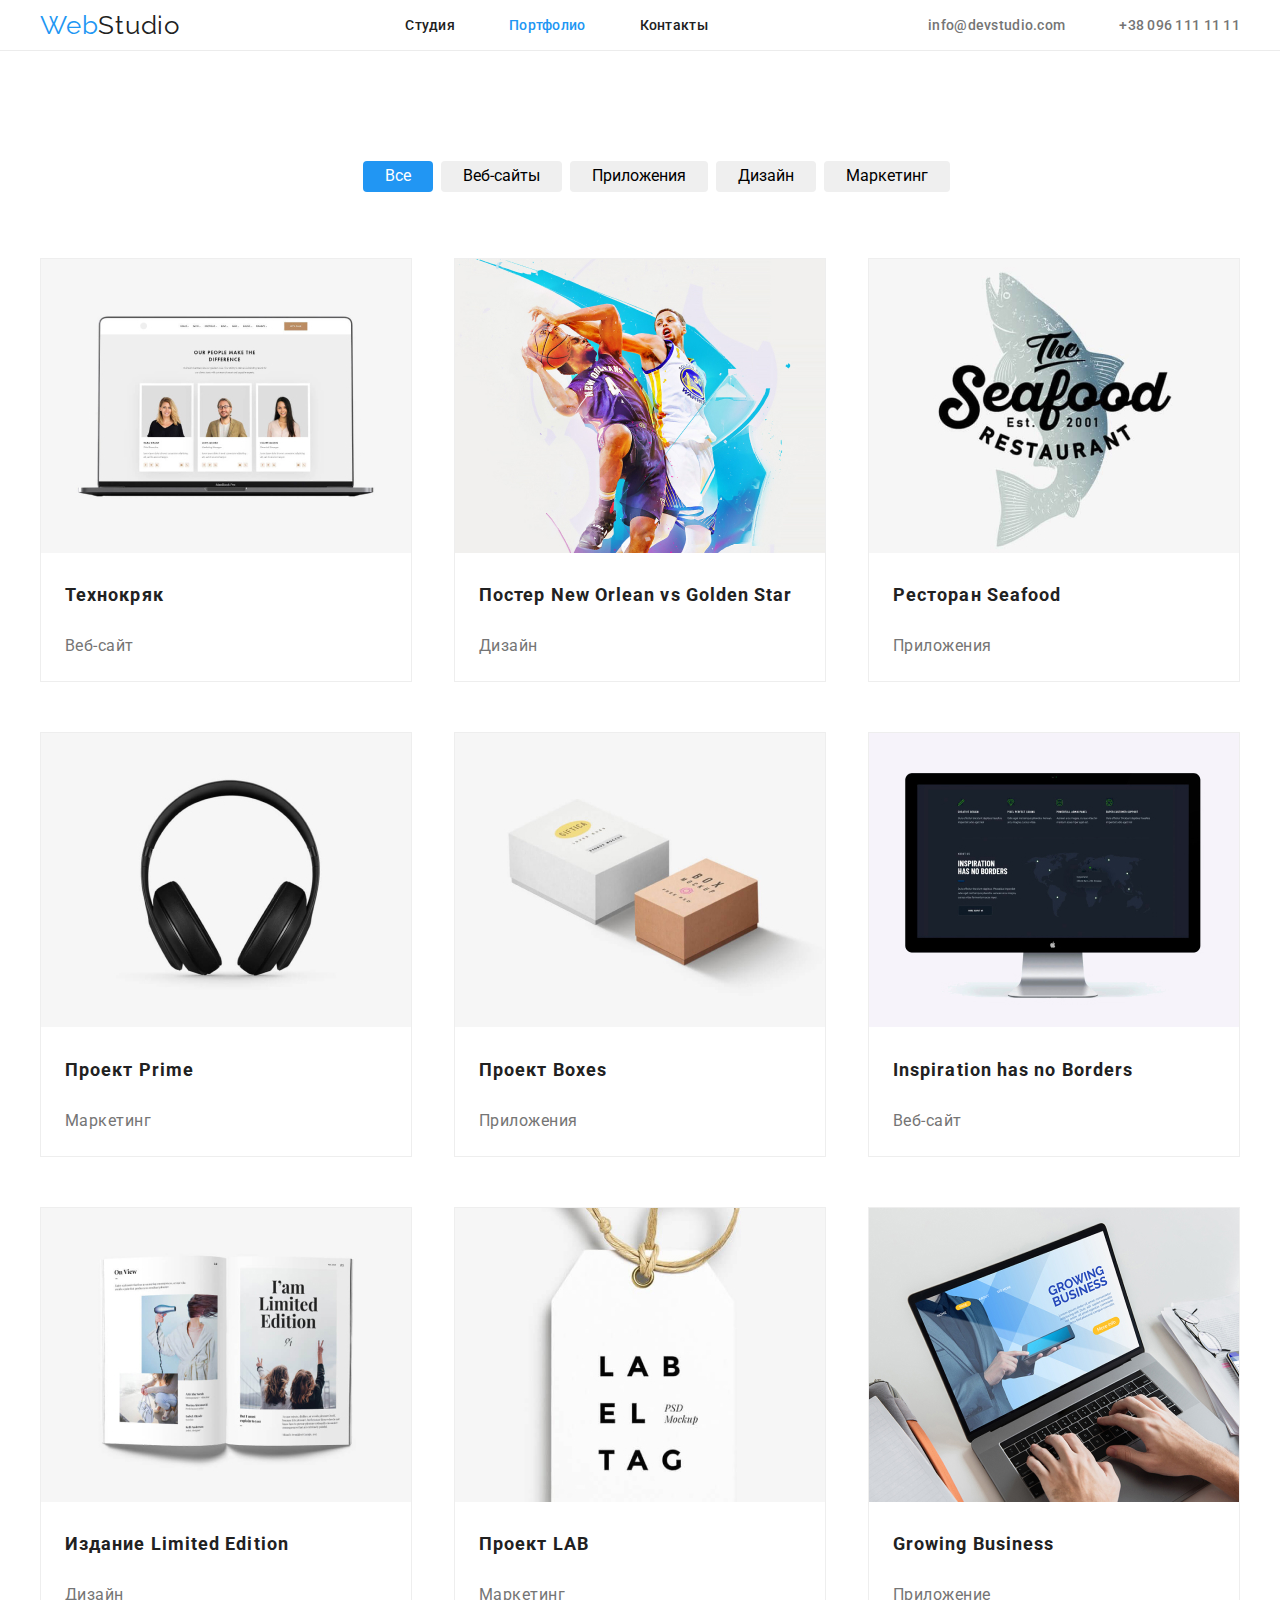
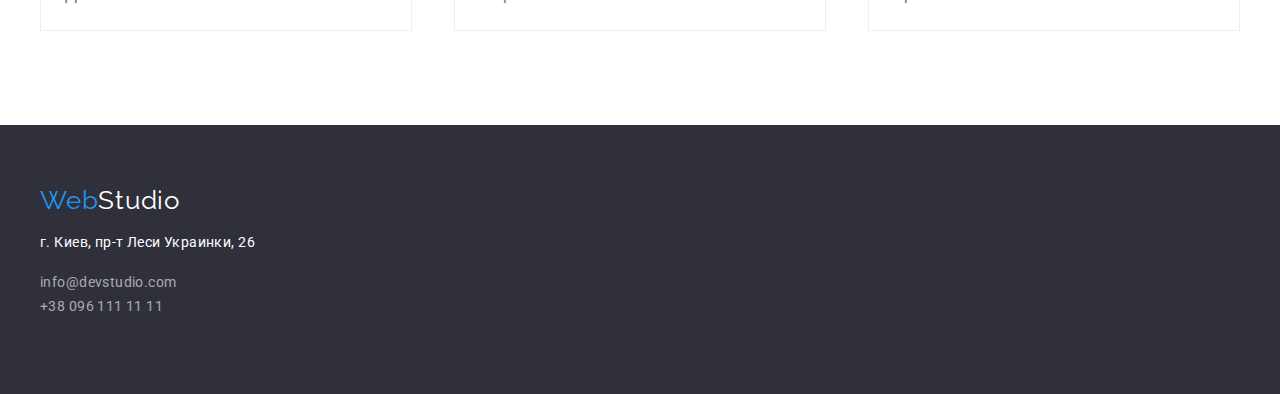
==== portfolio.html @ 9087ba86 "Add files via upload" ====
<!DOCTYPE html>
<html lang="ru">
<head>
    <meta charset="UTF-8">
    <meta http-equiv="X-UA-Compatible" content="IE=edge">
    <meta name="viewport" content="width=device-width, initial-scale=1.0">
    <link rel="stylesheet" href="./css/modern-normalize.css">
    <link rel="stylesheet" href="./css/style.css">
    <link rel="preconnect" href="https://fonts.gstatic.com">
    <link href="https://fonts.googleapis.com/css2?family=Raleway:wght@700&family=Roboto:wght@400;500;700;900&display=swap"
    rel="stylesheet">
    <title>Home Work</title>
</head>

<body>
    <!-- навигационное меню -->
    <header class="headline">
        <div class="container">
        <a class=" web-studio" href="#">Web<span class="headline-name">Studio</span></a>
        <nav class="nav-bar">
            <ul>
                <li><a href="./index.html" class="nav-studia-two">Студия</a></li>
                <li><a href="./portfolio.html" class="nav-portfolio-two">Портфолио</a></li>
                <li><a href="#" class="nav-contact">Контакты</a></li>
            </ul>
        </nav>
        <ul class="mail-tel">
            <li><a href="mailto:info@devstudio.com" class="color-blue">info@devstudio.com</a></li>
            <li><a href="tel:+380961111111">+38 096 111 11 11</a></li>
        </ul>
        </div>        
    </header>
    <!-- основная часть -->
    <main>        
        <section class="section">
            <h2 class="h2-main">h2</h2>
           <ul class="section-button" >
                <li><button type="button">Все</button></li>
                <li><button type="button">Веб-сайты</button></li>
                <li><button type="button">Приложения</button></li>
                <li><button type="button">Дизайн</button></li>
                <li><button type="button">Маркетинг</button></li>
           </ul>                      
        <!-- секция с фото -->
            <ul class="main container">
                <li>
                    <a href="">                                     
                    <img src="./images/img21.jpg" alt="Дизайнер" width="370">
                    <div class="main-footer">
                    <h3>Технокряк</h3>
                    <p>Веб-сайт</p>
                    </div>
                    </a>
                </li>
                <li>
                    <a href="">
                    <img src="./images/img22.jpg" alt="Разработчик" width="370">
                    <div class="main-footer">
                    <h3>Постер New Orlean vs Golden Star</h3>
                    <p>Дизайн</p>
                    </div>
                    </a>
                </li>
                <li>
                    <a href="">
                    <img src="./images/img23.jpg" alt="Маркетолог" width="370">
                    <div class="main-footer">
                    <h3>Ресторан Seafood</h3>
                    <p>Приложения</p>
                    </div>
                    </a>
                </li>
                <li>
                    <a href="">
                    <img src="./images/img24.jpg" alt="Дизайнер интерфейса" width="370">
                    <div class="main-footer">
                    <h3>Проект Prime</h3>
                    <p>Маркетинг</p>
                    </div>
                    </a>
                </li>
                <li>
                    <a href="">
                    <img src="./images/img25.jpg" alt="Дизайнер интерфейса" width="370">
                    <div class="main-footer">
                    <h3>Проект Boxes</h3>
                    <p>Приложения</p>
                    </div>
                    </a>
                </li>
                <li>
                    <a href="">
                    <img src="./images/img26.jpg" alt="Дизайнер интерфейса" width="370">
                    <div class="main-footer">
                    <h3>Inspiration has no Borders</h3>
                    <p>Веб-сайт</p>
                    </div>
                    </a>
                </li>
                <li>
                    <a href="">
                    <img src="./images/img27.jpg" alt="Дизайнер интерфейса" width="370">
                    <div class="main-footer">
                    <h3>Издание Limited Edition</h3>
                    <p>Дизайн</p>
                    </div>
                    </a>
                </li>
                <li>
                    <a href="">
                    <img src="./images/img28.jpg" alt="Дизайнер интерфейса" width="370">
                    <div class="main-footer">
                    <h3>Проект LAB</h3>
                    <p>Маркетинг</p>
                    </div>
                    </a>
                </li>
                <li>
                    <a href="">
                    <img src="./images/img29.jpg" alt="Дизайнер интерфейса" width="370">
                    <div class="main-footer">
                    <h3>Growing Business</h3>
                    <p>Приложение</p>
                    </div>
                    </a>
                </li>
            </ul>
        </section>
    </main>
    <!-- подвал -->
    <footer class="footer">
        <div class="container">
        <a class=" web-studio" href="#">Web<span class="footer-name">Studio</span></a>
        <address>
            <p class="address">г. Киев, пр-т Леси Украинки, 26</p>
            <ul>
                <li><a class="footer-info" href="mailto:info@devstudio.com">info@devstudio.com</a></li>
                <li><a class="footer-info" href="tel:+380961111111">+38 096 111 11 11</a></li>
            </ul>
        </address> 
        </div>       
    </footer>
</body>
</html>
---- css/style.css ----
/* глобальный стиль */
body {
  font-family: Roboto, sans-serif;
  font-style: normal;
  font-weight: normal;
  max-width: 1600px;
  color: #212121;
}
:root {
  --color-primary: #2196f3;
  --color-black: #212121;
  --color-gray: #757575;
  --color-white: #ffffff;
}
.container {
  width: 1200px;
  margin: 0 auto;
}
/* хедер */
header {
  border-bottom: 1px solid #ececec;
}
.headline > div {
  display: flex;
  justify-content: space-between;
  align-items: center;
}
.headline li {
  display: inline;
  list-style: none;
}
.headline li:not(:last-child) {
  padding-right: 50px;
}
.headline a {
  text-decoration: none;
}

.web-studio {
  width: 145px;
  height: 31px;
  font-family: Raleway, sans-serif;
  font-size: 26px;
  line-height: 31px;
  color: #212121;
  letter-spacing: 0.03em;
  text-decoration: none;
  color: var(--color-primary);
}
.headline-name,
.nav-portfolio,
.nav-contact {
  color: var(--color-black);
}
.nav-studia-one {
  color: var(--color-primary);
}

.nav-bar a {
  font-style: normal;
  font-weight: 500;
  font-size: 14px;
  line-height: 16px;
  letter-spacing: 0.02em;
}

.mail-tel > li > a {
  font-weight: 500;
  font-size: 14px;
  line-height: 16px;
  letter-spacing: 0.02em;
  color: var(--color-gray);
}
.nav-bar > ul > li > a:hover,
.nav-bar > ul > li > a:focus,
.mail-tel > li > a:hover,
.mail-tel > li > a:focus {
  color: var(--color-primary);
}
/* section button */
/* .section-fone {
  background: linear-gradient(rgba(47, 48, 58, 0.4), rgba(0, 0, 0, 0.4)),
    url(/images/bg.jpg);
  background-size: cover;
} */
.section-one {
  display: flex;
  flex-direction: column;
  align-items: center;
  padding-top: 200px;
  padding-bottom: 200px;
  background: linear-gradient(rgba(47, 48, 58, 0.4), rgba(0, 0, 0, 0.4)),
    url(/images/bg.jpg);
  background-size: cover;
}
.section-one > button a {
  text-decoration: none;
  padding: 10px 32px;
}

.h1 {
  width: 696px;
  height: 120px;
  font-weight: 900;
  font-size: 44px;
  line-height: 60px;
  text-align: center;
  letter-spacing: 0.06em;
  text-transform: uppercase;
  color: var(--color-white);
}
.button {
  font-weight: bold;
  font-size: 16px;
  line-height: 30px;
  padding: 10px 32px;
  align-items: center;
  text-align: center;
  letter-spacing: 0.06em;
  color: var(--color-white);
  background-color: var(--color-primary);
  border-radius: 4px;
  box-shadow: 0px 4px 4px rgba(0, 0, 0, 0.15);
}

/* основная  часть */
.section {
  padding-top: 94px;
  padding-bottom: 94px;
}
.detail {
  display: flex;
  justify-content: space-between;
  padding: 0;
}
.detail > li {
  list-style: none;
}
.detail h3 {
  font-weight: bold;
  font-size: 14px;
  line-height: 16px;
  letter-spacing: 0.03em;
  text-transform: uppercase;
  color: var(--color-black);
}
.detail p {
  font-size: 14px;
  line-height: 24px;
  letter-spacing: 0.03em;
  color: var(--color-gray);
  text-align: justify;
  width: 270px;
  height: 75px;
}
/* чем мы занимаемся */
.doing-name {
  font-weight: bold;
  font-size: 36px;
  line-height: 42px;
  text-align: center;
  letter-spacing: 0.03em;
  color: var(--color-black);
  margin-top: 94px;
}
.doing {
  display: flex;
  justify-content: space-between;
  padding: 0;
}
.doing li {
  list-style: none;
}
/* наша команда */
.section-three {
  background: #f5f4fa;
  /* padding-top: 94px;
  padding-bottom: 94px; */
}
.section-three li {
  list-style: none;
  background: var(--color-white);
  box-shadow: 0px 1px 3px rgba(0, 0, 0, 0.12), 0px 1px 1px rgba(0, 0, 0, 0.14),
    0px 2px 1px rgba(0, 0, 0, 0.2);
  border-radius: 0px 0px 4px 4px;
}
.section-three h2 {
  font-weight: bold;
  font-size: 36px;
  line-height: 42px;
  text-align: center;
  letter-spacing: 0.03em;
  color: var(--color-black);
}
.team {
  display: flex;
  justify-content: space-between;
  padding: 0;
}
.team > li {
  width: 270px;
  height: 368px;
}
.team-footer {
  text-align: center;
}
.team-footer > h3 {
  font-weight: 500;
  font-size: 16px;
  line-height: 19px;
  text-align: center;
  letter-spacing: 0.03em;
  color: var(--color-black);
}
.team-footer > p {
  font-size: 16px;
  line-height: 19px;
  text-align: center;
  letter-spacing: 0.03em;
  color: var(--color-gray);
}

/* подвал */
.footer {
  background: #2f303a;
  padding-top: 60px;
  padding-bottom: 60px;
}
.footer ul {
  padding: 0;
}
.footer li {
  list-style: none;
}
.address {
  font-style: normal;
  font-size: 14px;
  line-height: 24px;
  letter-spacing: 0.03em;
  color: var(--color-white);
}
.footer-name {
  color: var(--color-white);
}

.footer-info {
  text-decoration: none;
  font-style: normal;
  font-weight: normal;
  font-size: 14px;
  line-height: 24px;
  letter-spacing: 0.03em;
  color: rgba(255, 255, 255, 0.6);
}
.footer-info:hover,
.footer-info:focus {
  color: var(--color-white);
}

/* page potfolio */
.menu-button li {
  list-style: none;
}
.nav-studia-two {
  color: var(--color-black);
}
.nav-portfolio-two {
  color: var(--color-primary);
}
/* секция с кнопками */

.section-button {
  display: flex;
  justify-content: center;
}
.section-button li {
  list-style: none;
}
.section-button > li {
  font-weight: 500;
  font-size: 16px;
  line-height: 26px;
  letter-spacing: 0.03em;
  color: var(--color-black);
}
.section-button > li > button {
  padding: 6px 22px;
  border-radius: 4px;
}
.section-button > li > button {
  margin-right: 8px;
  border: none;
}
.section-button > li:first-child > button {
  background: var(--color-primary);
  color: var(--color-white);
  cursor: pointer;
}
.section-button > li > button:hover {
  background: var(--color-primary);
  color: var(--color-white);
  cursor: pointer;
}
.main {
  display: flex;
  justify-content: space-between;
  flex-wrap: wrap;
  padding: 0;
}
.main li {
  list-style: none;
  border: 1px solid #eeeeee;
  /* margin-bottom: 50px; */
}
.main li:nth-child(-n + 6) {
  margin-bottom: 50px;
}
.main li:nth-child(-n + 3) {
  margin-top: 50px;
}
.main a {
  text-decoration: none;
}
.main-footer {
  margin: 20px 24px;
}
.main-footer > h3 {
  font-weight: bold;
  font-size: 18px;
  line-height: 36px;
  letter-spacing: 0.06em;
  color: var(--color-black);
}
.main-footer > p {
  font-size: 16px;
  line-height: 30px;
  letter-spacing: 0.03em;
  color: var(--color-gray);
}
.h2-main {
  position: absolute;
  display: none;
}
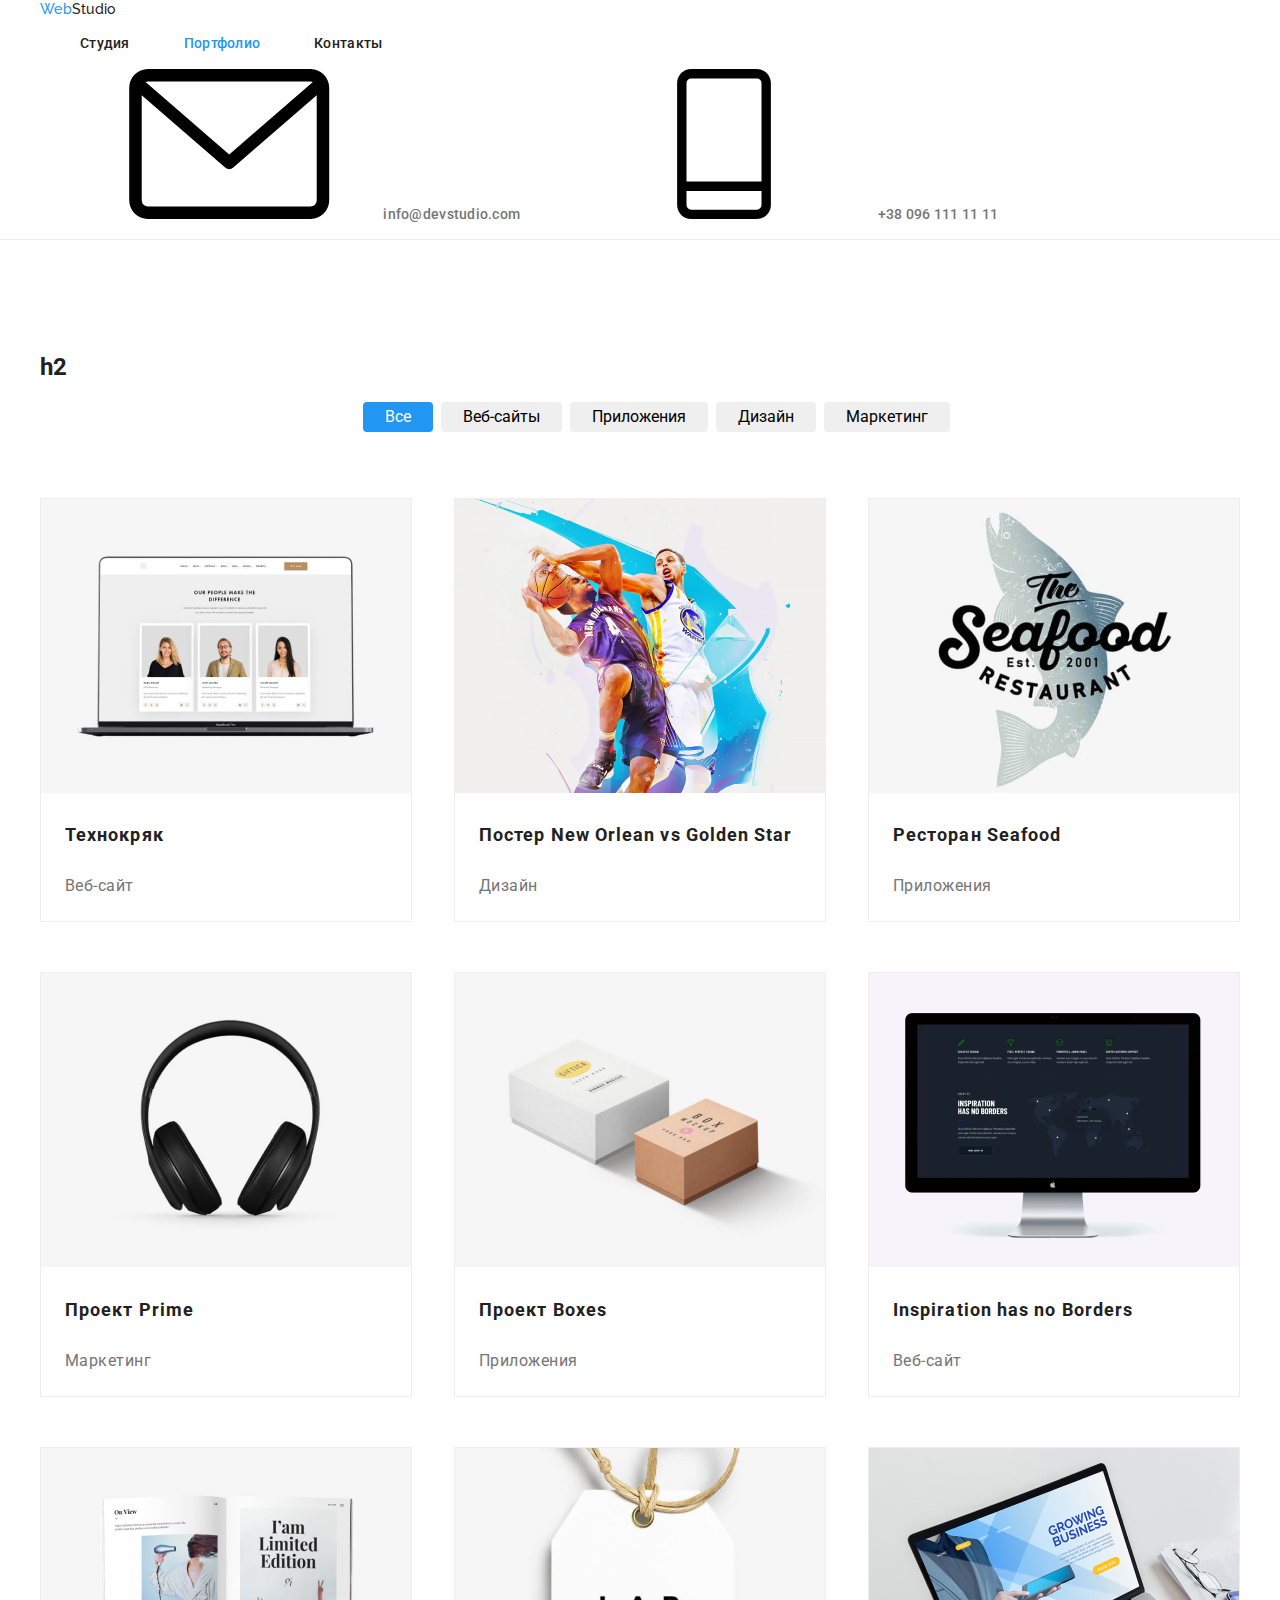
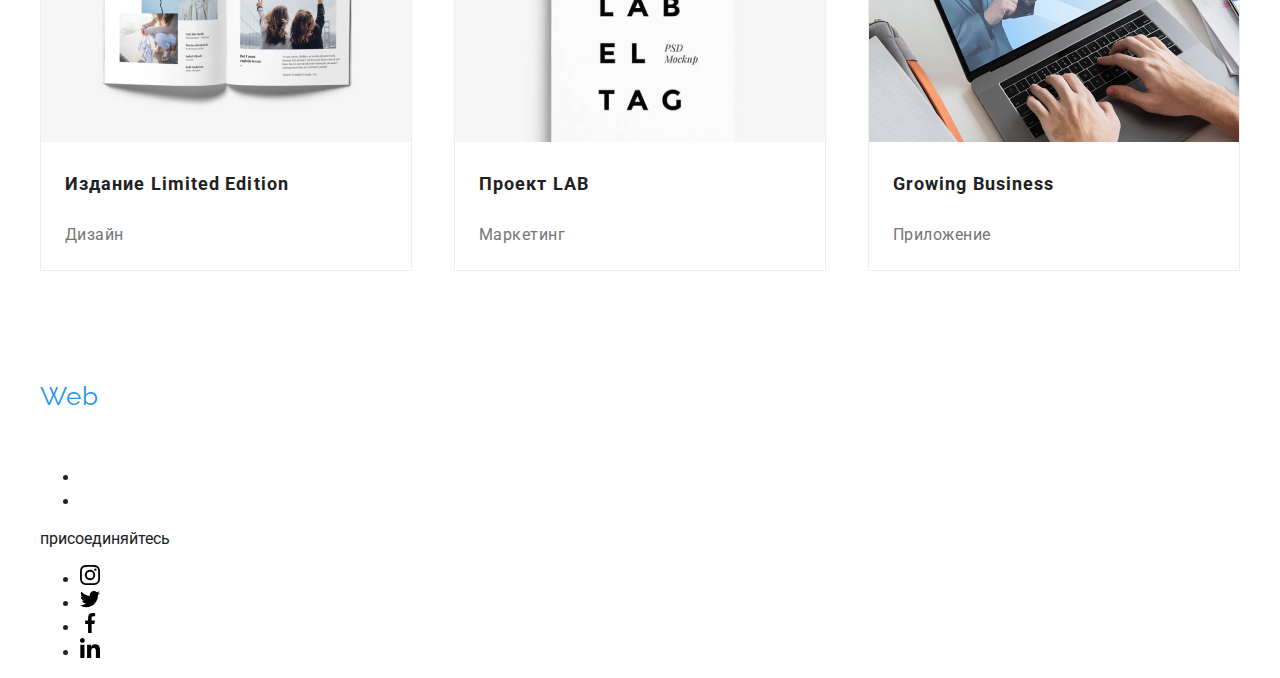
==== commit 3f8a5ac4: "Update portfolio.html" ====
--- a/portfolio.html
+++ b/portfolio.html
@@ -14,26 +14,37 @@
 
 <body>
     <!-- навигационное меню -->
-    <header class="headline">
-        <div class="container">
-        <a class=" web-studio" href="#">Web<span class="headline-name">Studio</span></a>
-        <nav class="nav-bar">
-            <ul>
-                <li><a href="./index.html" class="nav-studia-two">Студия</a></li>
-                <li><a href="./portfolio.html" class="nav-portfolio-two">Портфолио</a></li>
-                <li><a href="#" class="nav-contact">Контакты</a></li>
-            </ul>
-        </nav>
-        <ul class="mail-tel">
-            <li><a href="mailto:info@devstudio.com" class="color-blue">info@devstudio.com</a></li>
-            <li><a href="tel:+380961111111">+38 096 111 11 11</a></li>
-        </ul>
-        </div>        
-    </header>
+    <header>
+        <div class="container headline">
+            <nav class="nav-bar">
+                <a class=" web-studio" href="#">Web<span class="headline-name">Studio</span></a>
+                <ul>
+                    <li><a href="./index.html" class="nav-studia-two">Студия</a></li>
+                    <li><a href="./portfolio.html" class="nav-portfolio-two">Портфолио</a></li>
+                    <li><a href="#" class="nav-contact">Контакты</a></li>
+                </ul>
+            </nav>
+            <ul class="mail-tel">
+                <li><a href="mailto:info@devstudio.com">
+                        <svg class="svg-mail">
+                            <use href="./images/icons.svg#icon-envelope"></use>
+                        </svg>
+                        info@devstudio.com</a></li>
+                <li>
+                    <a href="tel:+380961111111">
+                        <svg class="svg-tel">
+                            <use href="./images/icons.svg#icon-Vector"></use>
+                        </svg>
+                        +38 096 111 11 11</a>
+                </li>
+            </ul>    
+        </div>
+    </header>    
     <!-- основная часть -->
-    <main>        
+    <main>                
         <section class="section">
-            <h2 class="h2-main">h2</h2>
+            <div class="container">
+            <h2 class="visually-hidden">h2</h2>
            <ul class="section-button" >
                 <li><button type="button">Все</button></li>
                 <li><button type="button">Веб-сайты</button></li>
@@ -42,7 +53,7 @@
                 <li><button type="button">Маркетинг</button></li>
            </ul>                      
         <!-- секция с фото -->
-            <ul class="main container">
+            <ul class="main">
                 <li>
                     <a href="">                                     
                     <img src="./images/img21.jpg" alt="Дизайнер" width="370">
@@ -125,20 +136,48 @@
                     </a>
                 </li>
             </ul>
-        </section>
+            </div>
+        </section>        
     </main>
     <!-- подвал -->
-    <footer class="footer">
-        <div class="container">
-        <a class=" web-studio" href="#">Web<span class="footer-name">Studio</span></a>
-        <address>
-            <p class="address">г. Киев, пр-т Леси Украинки, 26</p>
-            <ul>
-                <li><a class="footer-info" href="mailto:info@devstudio.com">info@devstudio.com</a></li>
-                <li><a class="footer-info" href="tel:+380961111111">+38 096 111 11 11</a></li>
-            </ul>
-        </address> 
-        </div>       
+    <footer>
+        <div class="container footer-block">
+            <div class="footer-one">
+                <a class=" web-studio" href="#">Web<span class="footer-name">Studio</span></a>
+                <address>
+                    <p class="address">г. Киев, пр-т Леси Украинки, 26</p>
+                </address>
+                <ul>
+                    <li><a class="footer-info" href="mailto:info@devstudio.com">info@devstudio.com</a></li>
+                    <li><a class="footer-info" href="tel:+380961111111">+38 096 111 11 11</a></li>
+                </ul>
+            </div>
+            <div class="footer-two">
+                <p>присоединяйтесь</p>
+                <ul class="footer-links">
+                    <li><a class="footer-link">
+                            <svg width="20px" height="20px" class="footer-icon">
+                                <use href="./images/icons.svg#icon-instagram"></use>
+                            </svg>
+                        </a></li>
+                    <li><a class="footer-link">
+                            <svg width="20px" height="20px" class="footer-icon">
+                                <use href="./images/icons.svg#icon-twitter"></use>
+                            </svg>
+                        </a></li>
+                    <li><a class="footer-link">
+                            <svg width="20px" height="20px" class="footer-icon">
+                                <use href="./images/icons.svg#icon-facebook"></use>
+                            </svg>
+                        </a></li>
+                    <li><a class="footer-link">
+                            <svg width="20px" height="20px" class="footer-icon">
+                                <use href="./images/icons.svg#icon-linkedin"></use>
+                            </svg>
+                        </a></li>
+                </ul>
+            </div>
+        </div>
     </footer>
 </body>
-</html>+</html>
--- a/css/style.css
+++ b/css/style.css
@@ -89,8 +89,7 @@
   align-items: center;
   padding-top: 200px;
   padding-bottom: 200px;
-  background: linear-gradient(rgba(47, 48, 58, 0.4), rgba(0, 0, 0, 0.4)),
-    url(/images/bg.jpg);
+  background: linear-gradient(rgba(47, 48, 58, 0.4), rgba(0, 0, 0, 0.4)), url(../images/bg.jpg);
   background-size: cover;
 }
 .section-one > button a {
